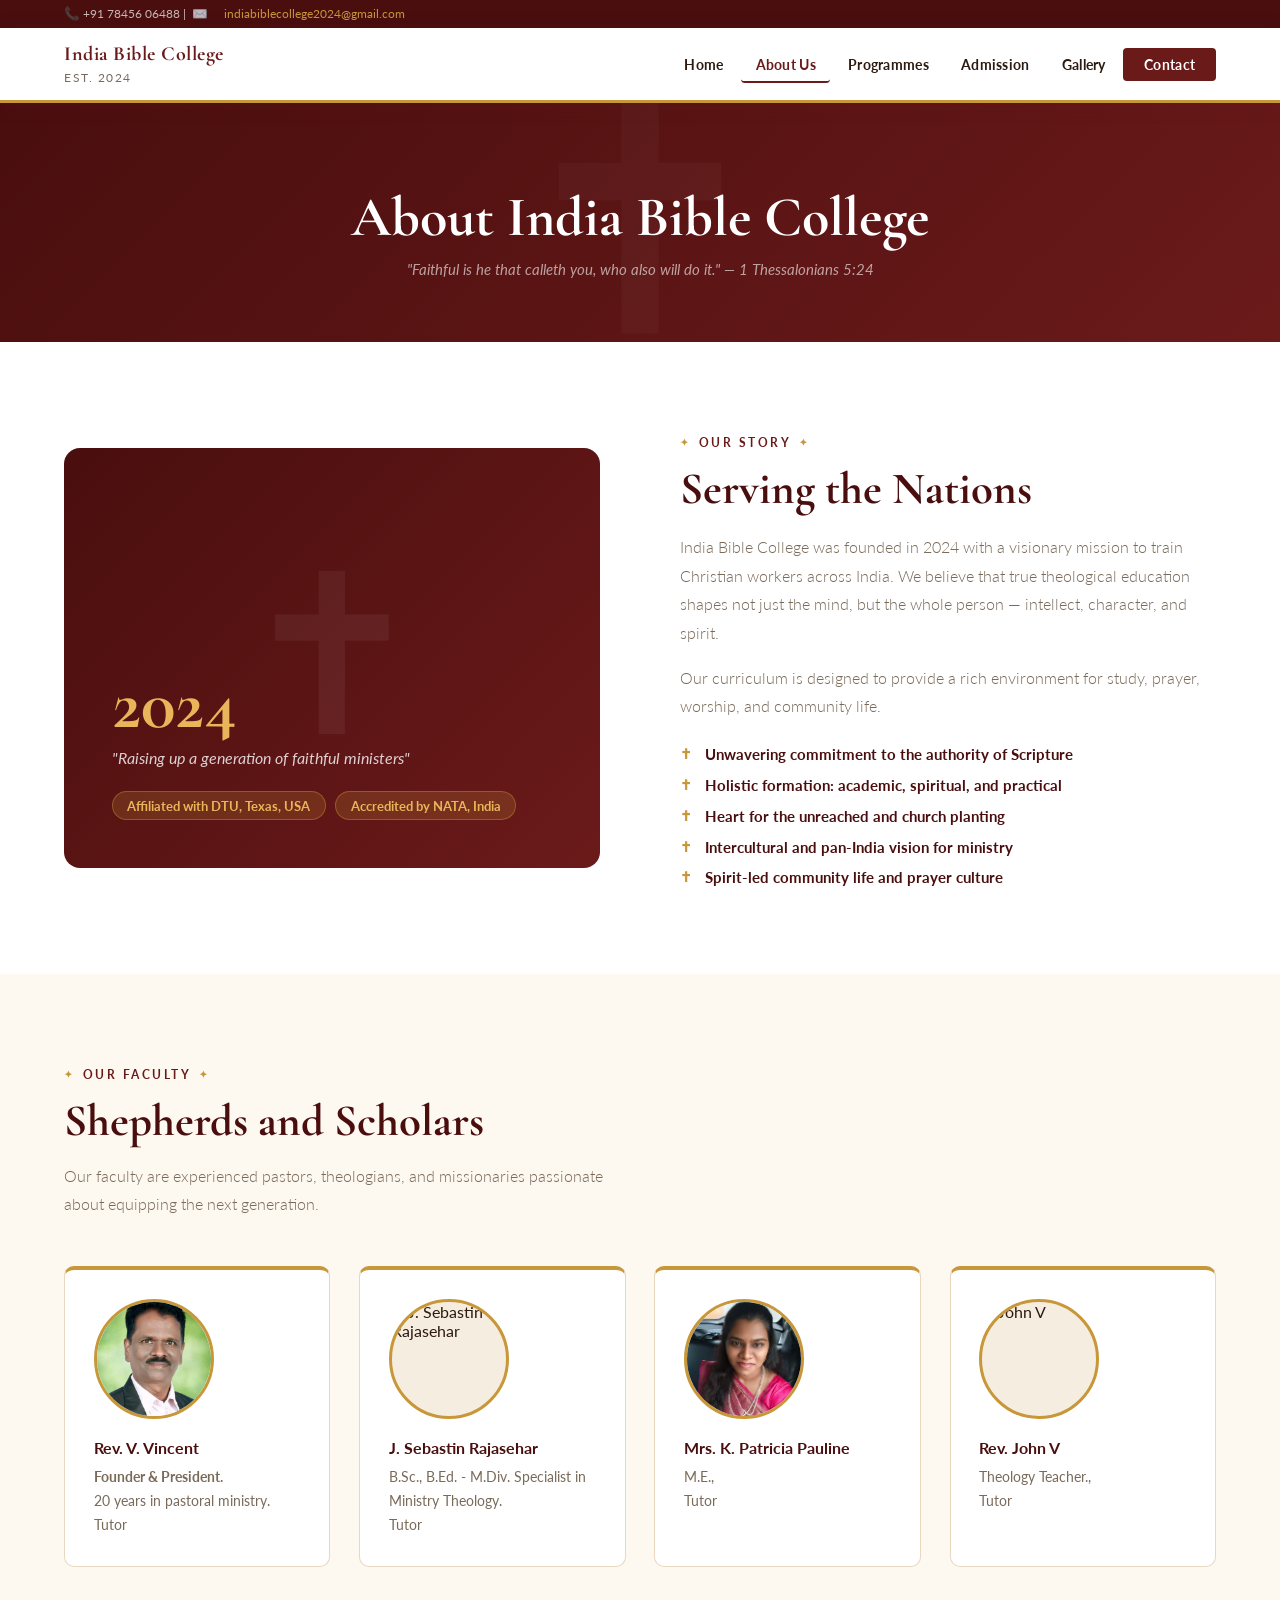
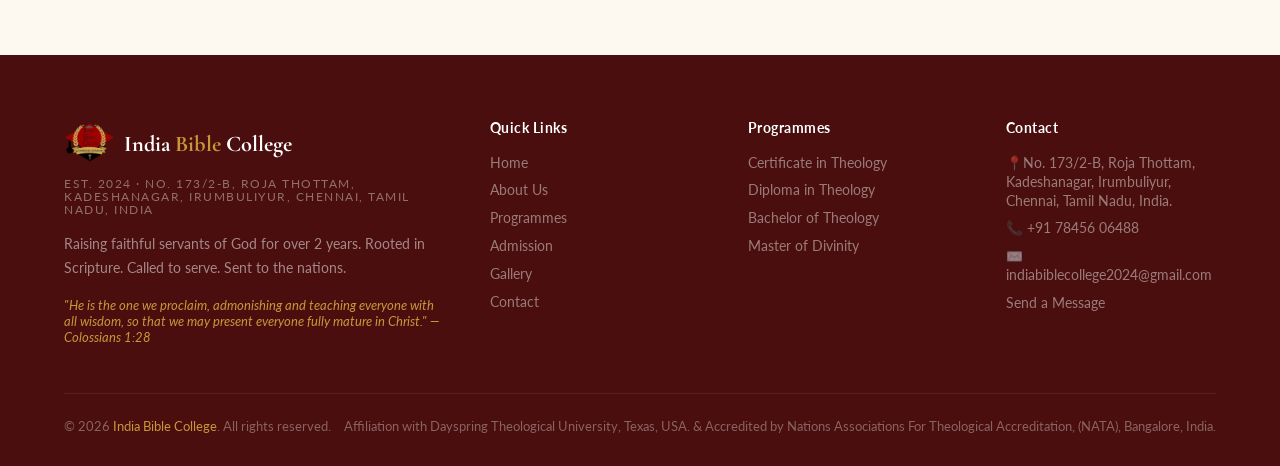
==== about.html @ ea5ad86f "Restructure to multi-page website and update domain to .org" ====
<!DOCTYPE html>
<html lang="en">
<head>
  <meta charset="UTF-8">
  <meta name="viewport" content="width=device-width, initial-scale=1.0">
  <meta name="description" content="Learn about India Bible College, our history, faculty, and mission to train Christian leaders for India and the world.">
  <title>About Us | India Bible College</title>
  <link rel="icon" href="js/icons/logo.ico" type="image/x-icon">
  <link rel="preconnect" href="https://fonts.googleapis.com">
  <link href="https://fonts.googleapis.com/css2?family=Cormorant+Garamond:wght@400;600;700;900&family=Lato:wght@300;400;700&display=swap" rel="stylesheet">
  <link rel="stylesheet" href="style.css">
</head>
<body>

  <!-- Top Bar -->
  <div class="topbar">
    <span>📞 +91 78456 06488&nbsp;|&nbsp; ✉️ <a href="mailto:indiabiblecollege2024@gmail.com">indiabiblecollege2024@gmail.com</a></span>
  </div>

  <!-- Navigation -->
  <nav>
    <div class="logo-wrap">
      <div class="logo-text">
        <strong>India Bible College</strong>
        <span>Est. 2024</span>
      </div>
    </div>
    <ul class="nav-links">
      <li><a href="index.html">Home</a></li>
      <li><a href="about.html" class="active">About Us</a></li>
      <li><a href="courses.html">Programmes</a></li>
      <li><a href="admissions.html">Admission</a></li>
      <li><a href="gallery.html">Gallery</a></li>
      <li><a href="contact.html" class="nav-cta">Contact</a></li>
    </ul>
    <div class="hamburger" onclick="toggleMenu()">
      <span></span><span></span><span></span>
    </div>
  </nav>

  <!-- Mobile Menu -->
  <div class="mobile-menu" id="mobileMenu">
    <a href="index.html">Home</a>
    <a href="about.html" class="active">About Us</a>
    <a href="courses.html">Programmes</a>
    <a href="admissions.html">Admission</a>
    <a href="gallery.html">Gallery</a>
    <a href="contact.html">Contact</a>
  </div>

  <main id="main-content">
    <div class="page-hero">
      <h1>About India Bible College</h1>
      <p>"Faithful is he that calleth you, who also will do it." — 1 Thessalonians 5:24</p>
    </div>

    <section class="section section-alt">
      <div class="about-grid">
        <div class="about-visual">
          <div class="cross-bg">✝</div>
          <div class="founded">2024</div>
          <div class="tagline">"Raising up a generation of faithful ministers"</div>
          <div class="about-badges">
            <span class="about-badge">Affiliated with DTU, Texas, USA</span>
            <span class="about-badge">Accredited by NATA, India</span>
          </div>
        </div>
        <div class="about-text">
          <div class="section-label">Our Story</div>
          <h2 class="section-title">Serving the Nations</h2>
          <p>India Bible College was founded in 2024 with a visionary mission to train Christian workers across India. We believe that true theological education shapes not just the mind, but the whole person — intellect, character, and spirit.</p>
          <p>Our curriculum is designed to provide a rich environment for study, prayer, worship, and community life.</p>
          <ul class="values-list">
            <li>Unwavering commitment to the authority of Scripture</li>
            <li>Holistic formation: academic, spiritual, and practical</li>
            <li>Heart for the unreached and church planting</li>
            <li>Intercultural and pan-India vision for ministry</li>
            <li>Spirit-led community life and prayer culture</li>
          </ul>
        </div>
      </div>
    </section>

    <section class="section">
      <div class="section-header">
        <div class="section-label">Our Faculty</div>
        <h2 class="section-title">Shepherds and Scholars</h2>
        <p class="section-subtitle">Our faculty are experienced pastors, theologians, and missionaries passionate about equipping the next generation.</p>
      </div>
      <div class="features-grid">
        <div class="feature-card">
          <div class="feature-image"><img src="js/image/pastor1.jpeg" alt="Rev. V. Vincent"></div>
          <h3>Rev. V. Vincent </h3>
          <p><b>Founder & President.</b></p>
          <p>20 years in pastoral ministry.</p>
          <p>Tutor</p>
        </div>

        <div class="feature-card">
          <div class="feature-image"><img src="js/image/pastor2.jpeg" alt="J. Sebastin Rajasehar"></div>
          <h3>J. Sebastin Rajasehar</h3>
          <p>B.Sc., B.Ed. - M.Div. Specialist in Ministry Theology.</p>
          <p>Tutor</p>
        </div>

        <div class="feature-card">
          <div class="feature-image"><img src="js/image/lecturer3.jpeg" alt="Mrs. K. Patricia Pauline"></div>
          <h3> Mrs. K. Patricia Pauline  </h3>
          <p>M.E.,</p>
          <p>Tutor</p>
        </div>

         <div class="feature-card">
          <div class="feature-image"><img src="js/image/lecturer4.jpeg" alt="John V"></div>
          <h3>Rev. John V  </h3>
          <p>Theology Teacher.,</p>
          <p>Tutor</p>
        </div>
       
      </div>
    </section>
  </main>

  <!-- Footer -->
  <footer>
    <div class="footer-grid">
      <div class="footer-brand">
        <div class="footer-logo" style="display: flex; align-items: center; gap: 10px; margin-bottom: 0.5rem;">
          <img src="js/icons/logo.ico" alt="IBC Logo" style="height: 50px;">
          <div>India <span>Bible</span> College</div>
        </div>
        <div class="footer-sub">Est. 2024 · No. 173/2-B, Roja Thottam, Kadeshanagar, Irumbuliyur, Chennai, Tamil Nadu, India</div>
        <p>Raising faithful servants of God for over 2 years. Rooted in Scripture. Called to serve. Sent to the nations.</p>
        <div class="footer-verse">"He is the one we proclaim, admonishing and teaching everyone with all wisdom, so that we may present everyone fully mature in Christ." — Colossians 1:28</div>
      </div>
      <div class="footer-col">
        <h4>Quick Links</h4>
        <ul>
          <li><a href="index.html">Home</a></li>
          <li><a href="about.html">About Us</a></li>
          <li><a href="courses.html">Programmes</a></li>
          <li><a href="admissions.html">Admission</a></li>
          <li><a href="gallery.html">Gallery</a></li>
          <li><a href="contact.html">Contact</a></li>
        </ul>
      </div>
      <div class="footer-col">
        <h4>Programmes</h4>
        <ul>
         <li><a>Certificate in Theology</a></li>
         <li><a>Diploma in Theology</a></li>
         <li><a>Bachelor of Theology</a></li>
          <li><a>Master of Divinity</a></li>
        </ul>
      </div>
      <div class="footer-col">
        <h4>Contact</h4>
        <ul>
          <li><a>📍No. 173/2-B, Roja Thottam, Kadeshanagar, Irumbuliyur, Chennai, Tamil Nadu, India.</a></li>
          <li><a>📞 +91 78456 06488</a></li>
          <li><a>✉️ indiabiblecollege2024@gmail.com</a></li>
          <li><a href="contact.html">Send a Message</a></li>
        </ul>
      </div>
    </div>
    <div class="footer-bottom">
      <p>© 2026 <span>India Bible College</span>. All rights reserved.</p>
      <p>Affiliation with Dayspring Theological University, Texas, USA. & Accredited by Nations Associations For Theological Accreditation, (NATA), Bangalore, India.</p>
    </div>
  </footer>

  <script src="js/main.js"></script>
</body>
</html>
---- style.css ----
/* =============================================
   India Bible College & Seminary — style.css
   ============================================= */

:root {
  --maroon: #6b1a1a;
  --maroon-dark: #4a0e0e;
  --maroon-light: #8b2a2a;
  --gold: #c8973a;
  --gold-light: #e8b55a;
  --cream: #fdf8f0;
  --cream-dark: #f5ede0;
  --white: #ffffff;
  --text: #2c1a0e;
  --gray: #7a6a5a;
  --border: #e8d8c0;
  --light: #faf4ea;
}

* { margin: 0; padding: 0; box-sizing: border-box; }
html { scroll-behavior: smooth; }
body {
  font-family: 'Lato', sans-serif;
  background: var(--cream);
  color: var(--text);
  overflow-x: hidden;
}

/* ── TOP BAR ── */
.topbar {
  background: var(--maroon-dark);
  padding: 0.4rem 5%;
  display: flex; justify-content: space-between; align-items: center;
  font-size: 0.78rem; color: rgba(255,255,255,0.7);
}
.topbar span { display: flex; align-items: center; gap: 1rem; flex-wrap: wrap; }
.topbar a { color: var(--gold); text-decoration: none; }

/* ── NAV ── */
nav {
  position: sticky; top: 0; width: 100%; z-index: 1000;
  background: var(--white);
  border-bottom: 3px solid var(--gold);
  box-shadow: 0 2px 20px rgba(107,26,26,0.12);
  padding: 0 5%;
  display: flex; align-items: center; justify-content: space-between;
  height: 75px;
}

/* ── Hero Banner ── */
.hero-banner-main {
  width: 100%;
  overflow: hidden;
  background: var(--maroon-dark);
}

.hero-banner-main img {
  width: 100%;
  display: block;
  height: auto;
  transition: transform 0.3s ease;
}

.hero-banner-main a:hover img {
  transform: scale(1.02);
}
.logo-wrap { display: flex; align-items: center; gap: 1rem; }
.logo-icon {
  width: 42px; height: 42px;
  display: flex; align-items: center; justify-content: center;
  flex-shrink: 0;
}
.logo-icon img {
  width: 100%;
  height: 100%;
  object-fit: contain;
}
.logo-text { line-height: 1.2; }
.logo-text strong {
  display: block;
  font-family: 'Cormorant Garamond', serif;
  font-size: 1.25rem; font-weight: 700; color: var(--maroon); letter-spacing: 0.5px;
}
.logo-text span { font-size: 0.72rem; color: var(--gray); letter-spacing: 1.5px; text-transform: uppercase; }
.nav-links { display: flex; gap: 0.2rem; list-style: none; }
.nav-links a {
  color: var(--text); text-decoration: none;
  font-size: 0.88rem; font-weight: 700; cursor: pointer;
  padding: 0.5rem 0.9rem; border-radius: 4px;
  transition: all 0.2s; letter-spacing: 0.3px;
}
.nav-links a:hover { color: var(--maroon); background: var(--cream); }
.nav-links a.active { color: var(--maroon); border-bottom: 2px solid var(--maroon); }
.nav-cta {
  background: var(--maroon) !important; color: var(--white) !important;
  padding: 0.5rem 1.3rem !important; border-radius: 4px !important;
}
.nav-cta:hover { background: var(--maroon-light) !important; }
.hamburger { display: none; flex-direction: column; gap: 5px; cursor: pointer; padding: 5px; }
.hamburger span { width: 24px; height: 2px; background: var(--maroon); display: block; }

/* ── MOBILE MENU ── */
.mobile-menu {
  display: none; position: fixed; top: 75px; left: 0; width: 100%;
  background: white; flex-direction: column; padding: 1rem 5%;
  border-bottom: 3px solid var(--gold); z-index: 999;
  box-shadow: 0 4px 20px rgba(0,0,0,0.1);
}
.mobile-menu.open { display: flex; }
.mobile-menu a {
  color: var(--text); padding: 0.8rem 0;
  border-bottom: 1px solid var(--border);
  text-decoration: none; font-weight: 700; cursor: pointer; font-size: 0.9rem;
}
.mobile-menu a:hover { color: var(--maroon); }

/* ══════════════════════════════════════════
   PAGES
══════════════════════════════════════════ */
#main-content {
  min-height: 80vh;
  animation: fadeIn 0.4s ease-out;
}

@keyframes fadeIn {
  from { opacity: 0; transform: translateY(10px); }
  to { opacity: 1; transform: translateY(0); }
}

/* ══════════════════════════════════════════════
   GALLERY PAGE
══════════════════════════════════════════════ */

/* ── Gallery Header ── */
.gallery-header {
  margin-bottom: 2.5rem;
}

/* ── Filter Tabs ── */
.gallery-filters {
  display: flex;
  flex-wrap: wrap;
  gap: 0.6rem;
  margin-top: 1.8rem;
}

.filter-btn {
  background: var(--white);
  color: var(--maroon);
  border: 2px solid var(--border);
  padding: 0.45rem 1.2rem;
  border-radius: 30px;
  font-family: 'Lato', sans-serif;
  font-size: 0.82rem;
  font-weight: 700;
  cursor: pointer;
  letter-spacing: 0.5px;
  transition: all 0.25s ease;
}

.filter-btn:hover {
  border-color: var(--maroon);
  background: var(--cream);
}

.filter-btn.active {
  background: var(--maroon);
  color: var(--white);
  border-color: var(--maroon);
}

/* ── Upload Banner ── */
.upload-banner {
  display: flex;
  align-items: center;
  gap: 1.5rem;
  background: linear-gradient(135deg, var(--maroon-dark), var(--maroon));
  border-radius: 12px;
  padding: 1.5rem 2rem;
  margin-bottom: 2.5rem;
  flex-wrap: wrap;
}

.upload-icon {
  font-size: 2.2rem;
  flex-shrink: 0;
}

.upload-text {
  flex: 1;
  min-width: 200px;
}

.upload-text h4 {
  color: var(--white);
  font-size: 1rem;
  font-weight: 700;
  margin-bottom: 0.2rem;
}

.upload-text p {
  color: rgba(255, 255, 255, 0.65);
  font-size: 0.85rem;
  line-height: 1.5;
}

.upload-btn {
  background: var(--gold);
  color: var(--maroon-dark);
  padding: 0.75rem 1.6rem;
  border-radius: 6px;
  font-family: 'Lato', sans-serif;
  font-size: 0.9rem;
  font-weight: 700;
  cursor: pointer;
  letter-spacing: 0.3px;
  transition: all 0.3s;
  white-space: nowrap;
  flex-shrink: 0;
}

.upload-btn:hover {
  background: var(--gold-light);
  transform: translateY(-2px);
}

.upload-btn input[type="file"] {
  display: none;
}

/* ── Modern Masonry Gallery Grid ── */
.gallery-grid {
  display: grid;
  grid-template-columns: repeat(auto-fill, minmax(320px, 1fr));
  grid-auto-rows: 200px; /* Base row height for masonry */
  gap: 1.5rem;
  margin-bottom: 3rem;
}

.gallery-item {
  position: relative;
  border-radius: 24px;
  overflow: hidden;
  cursor: pointer;
  background: #1a1a1a;
  transition: all 0.5s cubic-bezier(0.25, 1, 0.5, 1);
  border: none;
}

/* Masonry Spans */
.gallery-item:nth-child(2),
.gallery-item:nth-child(6),
.gallery-item:nth-child(11) {
  grid-row: span 3;
}

.gallery-item:nth-child(4),
.gallery-item:nth-child(8) {
  grid-row: span 2;
}

.gallery-item:nth-child(odd) {
  grid-row: span 2;
}

.gallery-item:hover {
  transform: scale(1.02);
  z-index: 10;
}

.gallery-img {
  width: 100%;
  height: 100%;
}

.gallery-img-real, 
.gallery-video-preview {
  width: 100%;
  height: 100%;
  object-fit: cover;
  display: block;
}

.gallery-overlay {
  position: absolute;
  inset: 0;
  background: rgba(0, 0, 0, 0.2);
  display: flex;
  align-items: center;
  justify-content: center;
  opacity: 0;
  transition: opacity 0.4s ease;
  z-index: 4;
}

.gallery-item:hover .gallery-overlay {
  opacity: 1;
}

.gallery-overlay::after {
  content: '↔\A View Project';
  white-space: pre;
  color: white;
  text-align: center;
  font-size: 1rem;
  font-weight: 600;
  transform: translateY(20px);
  transition: transform 0.4s ease;
}

.gallery-item:hover .gallery-overlay::after {
  transform: translateY(0);
}

.gallery-caption {
  position: absolute;
  bottom: 0;
  left: 0;
  width: 100%;
  padding: 2rem 1.5rem 1.5rem;
  background: linear-gradient(to top, rgba(0,0,0,0.9) 0%, rgba(0,0,0,0.4) 60%, transparent 100%);
  color: white;
  z-index: 5;
  pointer-events: none;
}

.gallery-caption p {
  font-size: 1rem;
  font-weight: 700;
  margin-top: 0.5rem;
  color: #fff;
  text-shadow: 0 2px 4px rgba(0,0,0,0.3);
}

.gallery-cat-tag {
  display: inline-block;
  background: rgba(255, 255, 255, 0.2);
  backdrop-filter: blur(4px);
  color: #fff;
  font-size: 0.7rem;
  font-weight: 700;
  padding: 0.4rem 1rem;
  border-radius: 50px;
  text-transform: capitalize;
  letter-spacing: 0.5px;
  margin-bottom: 0.2rem;
}


/* ── Gallery Note ── */
.gallery-note {
  display: flex;
  align-items: flex-start;
  gap: 0.8rem;
  background: var(--cream-dark);
  border: 1px dashed var(--gold);
  border-radius: 8px;
  padding: 1rem 1.2rem;
  margin-top: 1rem;
}

.gallery-note span {
  font-size: 1.1rem;
  flex-shrink: 0;
  margin-top: 1px;
}

.gallery-note p {
  font-size: 0.82rem;
  color: var(--gray);
  line-height: 1.6;
}

.gallery-note code {
  background: rgba(107, 26, 26, 0.08);
  color: var(--maroon);
  padding: 0.1rem 0.4rem;
  border-radius: 3px;
  font-size: 0.8rem;
}

/* ── Lightbox ── */
.lightbox {
  display: none;
  position: fixed;
  inset: 0;
  background: rgba(10, 5, 5, 0.93);
  z-index: 9999;
  align-items: center;
  justify-content: center;
  padding: 1.5rem;
}

.lightbox.open {
  display: flex;
}

.lightbox-inner {
  position: relative;
  width: 100vw;
  height: 100vh;
  max-width: 100vw;
  max-height: 100vh;
  background: #000;
  border-radius: 0;
  overflow: hidden;
  border: none;
  box-shadow: none;
  animation: fadeIn 0.3s ease;
  display: flex;
  flex-direction: column;
}

.lightbox-img-wrap {
  width: 100%;
  flex: 1;
  display: flex;
  align-items: center;
  justify-content: center;
  overflow: hidden;
  background: #000;
}

.lightbox-img-wrap img,
.lb-video {
  width: 100%;
  height: 100%;
  max-width: 100%;
  max-height: 100%;
  object-fit: contain;
  display: block;
}

.lightbox-caption {
  position: absolute;
  bottom: 0;
  left: 0;
  width: 100%;
  padding: 2rem;
  background: linear-gradient(to top, rgba(0,0,0,0.8) 0%, transparent 100%);
  color: white;
  font-size: 1.1rem;
  line-height: 1.5;
  border-top: none;
  flex-shrink: 0;
  text-align: center;
  z-index: 10;
  pointer-events: none;
}

.lightbox-close {
  position: absolute;
  top: 2rem;
  right: 2rem;
  background: rgba(255, 255, 255, 0.1);
  backdrop-filter: blur(10px);
  border: none;
  color: white;
  width: 50px;
  height: 50px;
  border-radius: 50%;
  font-size: 2rem;
  cursor: pointer;
  z-index: 100;
  display: flex;
  align-items: center;
  justify-content: center;
  transition: background 0.3s;
}

.lightbox-close:hover {
  background: rgba(255, 255, 255, 0.2);
}

.lightbox-prev,
.lightbox-next {
  position: absolute;
  top: 50%;
  transform: translateY(-50%);
  background: rgba(255, 255, 255, 0.1);
  backdrop-filter: blur(10px);
  border: none;
  color: white;
  width: 60px;
  height: 60px;
  border-radius: 50%;
  font-size: 2.5rem;
  cursor: pointer;
  z-index: 100;
  display: flex;
  align-items: center;
  justify-content: center;
  transition: background 0.3s;
}

.lightbox-prev { left: 2rem; }
.lightbox-next { right: 2rem; }

.lightbox-prev:hover,
.lightbox-next:hover {
  background: rgba(255, 255, 255, 0.2);
}

@keyframes fadeIn {
  from { opacity: 0; }
  to { opacity: 1; }
}

/* ── Responsive Gallery ── */
@media (max-width: 900px) {
  .gallery-grid {
    grid-template-columns: repeat(2, 1fr);
    grid-auto-rows: minmax(180px, auto);
    gap: 0.8rem;
  }
  .gallery-wide { grid-column: span 2; }
  .gallery-tall { grid-row: span 1; }
}

@media (max-width: 640px) {
  .gallery-grid {
    grid-template-columns: 1fr;
    grid-auto-rows: auto;
    gap: 1.2rem;
  }
  .gallery-item {
    min-height: 320px;
  }
  .gallery-img {
    height: 240px;
    flex: none;
  }
  .gallery-wide { grid-column: span 1; }
  .upload-banner { flex-direction: column; text-align: center; padding: 1.2rem; }
  .upload-btn { width: 100%; text-align: center; }
}

/* ── VERSE TICKER ── */
.verse-ticker {
  background: linear-gradient(90deg, var(--maroon), var(--maroon-light));
  color: rgba(255,255,255,0.9); padding: 0.6rem 5%;
  text-align: center; font-style: italic; font-size: 0.85rem; letter-spacing: 0.3px;
}
.verse-ticker strong { color: var(--gold-light); font-style: normal; }

/* ── HERO ── */
.hero {
  min-height: 80vh;
  display: flex;
  justify-content: center;
  align-items: center;
  position: relative;
  overflow: hidden;
  background: var(--white);
  padding: 4rem 0;
  text-align: center;
}

.hero-content {
  padding: 2rem 5%;
  opacity: 0;
  transform: translateY(30px);
  animation: fadeUp 0.8s ease forwards 0.2s;
  z-index: 5;
  max-width: 900px;
  display: flex;
  flex-direction: column;
  align-items: center;
}

.hero h1 {
  font-family: 'Cormorant Garamond', serif;
  font-size: clamp(2.5rem, 6vw, 4.5rem);
  line-height: 1.1;
  color: var(--text);
  margin-bottom: 1.5rem;
  font-weight: 700;
}

.hero h1 .bold-line {
  display: block;
  color: var(--maroon-dark);
}

.hero h1 .light-line {
  display: block;
  font-weight: 400;
  font-style: italic;
  color: var(--maroon);
}

.hero p {
  font-size: 1.15rem;
  line-height: 1.7;
  color: var(--gray);
  max-width: 600px;
  margin-bottom: 2.8rem;
  font-weight: 400;
}

.hero p strong {
  color: var(--maroon);
  font-weight: 600;
}

.hero-btns {
  display: flex;
  gap: 1.2rem;
  margin-top: 2rem;
}

/* Scroll Hint */
.scroll-hint {
  position: absolute;
  bottom: 30px;
  left: 50%;
  transform: translateX(-50%);
  display: flex;
  flex-direction: column;
  align-items: center;
  gap: 5px;
  opacity: 0;
  animation: fadeIn 1s ease forwards 1.2s;
  z-index: 10;
}

.chevron {
  width: 20px;
  height: 12px;
  border-left: 2px solid var(--maroon);
  border-bottom: 2px solid var(--maroon);
  transform: rotate(-45deg);
  animation: bounce 1.8s ease-in-out infinite;
}

.chevron + .chevron {
  opacity: 0.4;
  animation-delay: 0.2s;
}

@keyframes bounce {
  0%, 100% { transform: rotate(-45deg) translateY(0); }
  50%       { transform: rotate(-45deg) translateY(6px); }
}

.hero-stats {
  display: flex; gap: 2rem; margin-top: 3.5rem;
  padding-top: 3rem; border-top: 1px solid rgba(0,0,0,0.08); flex-wrap: wrap;
  justify-content: center;
}
.stat-item h3 {
  font-family: 'Cormorant Garamond', serif;
  font-size: 2rem; font-weight: 700; color: var(--maroon);
}
.stat-item p { font-size: 0.8rem; color: var(--gray); margin-top: 2px; }


/* ── BUTTONS ── */
.btn-primary {
  background: var(--gold); color: var(--maroon-dark);
  padding: 0.9rem 2rem; border-radius: 5px;
  font-weight: 700; font-size: 0.95rem; cursor: pointer;
  border: none; transition: all 0.3s; letter-spacing: 0.3px;
  font-family: 'Lato', sans-serif;
}
.btn-primary:hover { background: var(--gold-light); transform: translateY(-2px); box-shadow: 0 8px 20px rgba(200,151,58,0.35); }
.btn-outline {
  background: transparent; color: var(--maroon);
  padding: 0.9rem 2rem; border-radius: 5px;
  font-weight: 700; font-size: 0.95rem; cursor: pointer;
  border: 2px solid rgba(107, 26, 26, 0.3); transition: all 0.3s;
  font-family: 'Lato', sans-serif;
}
.btn-outline:hover { border-color: var(--maroon); background: rgba(107, 26, 26, 0.05); }

/* ── SECTIONS ── */
.section { padding: 5.5rem 5%; }
.section-alt { background: var(--white); }
.section-warm { background: var(--cream-dark); }
.section-label {
  display: inline-flex; align-items: center; gap: 0.5rem;
  color: var(--maroon); font-size: 0.78rem; font-weight: 700;
  letter-spacing: 2.5px; text-transform: uppercase; margin-bottom: 0.8rem;
}
.section-label::before, .section-label::after { content: '✦'; font-size: 0.6rem; color: var(--gold); }
.section-title {
  font-family: 'Cormorant Garamond', serif;
  font-size: clamp(2rem, 4vw, 2.8rem); font-weight: 700;
  line-height: 1.2; color: var(--maroon-dark);
}
.section-subtitle {
  color: var(--gray); font-size: 0.98rem; line-height: 1.8;
  margin-top: 0.8rem; max-width: 560px; font-weight: 300;
}
.section-header { margin-bottom: 3rem; }

/* ── FEATURE CARDS ── */
.features-grid { display: grid; grid-template-columns: repeat(auto-fit, minmax(230px, 1fr)); gap: 1.8rem; }
.feature-card {
  background: var(--white); border-radius: 10px; padding: 1.8rem;
  border: 1px solid var(--border); transition: all 0.3s;
  border-top: 4px solid var(--gold);
}
.feature-card:hover { transform: translateY(-5px); box-shadow: 0 15px 35px rgba(107,26,26,0.1); }
.feature-icon {
  width: 50px; height: 50px; background: var(--cream-dark);
  border-radius: 10px; display: flex; align-items: center; justify-content: center;
  font-size: 1.4rem; margin-bottom: 1rem;
}
.feature-image {
  width: 120px; height: 120px;
  border-radius: 50%;
  overflow: hidden;
  margin-bottom: 1.2rem;
  border: 3px solid var(--gold);
  background: var(--cream-dark);
}
.feature-image img {
  width: 100%; height: 100%;
  object-fit: cover;
  display: block;
}
.feature-card h3 { font-size: 1rem; font-weight: 700; margin-bottom: 0.5rem; color: var(--maroon-dark); }
.feature-card p { font-size: 0.88rem; color: var(--gray); line-height: 1.7; }

/* ── COURSE CARDS ── */
.courses-grid { display: grid; grid-template-columns: repeat(auto-fit, minmax(300px, 1fr)); gap: 2rem; }
.course-card {
  background: var(--white); border-radius: 12px;
  overflow: hidden; border: 1px solid var(--border); transition: all 0.3s;
}
.course-card:hover { transform: translateY(-5px); box-shadow: 0 20px 40px rgba(107,26,26,0.12); }
.course-banner {
  height: 140px; display: flex; align-items: center; justify-content: center; font-size: 3.5rem;
}
.course-banner.c1 { background: linear-gradient(135deg, #4a0e0e, #6b1a1a); }
.course-banner.c2 { background: linear-gradient(135deg, #2a1a0e, #5a3a1a); }
.course-banner.c3 { background: linear-gradient(135deg, #1a2a0e, #3a5a1a); }
.course-banner.c4 { background: linear-gradient(135deg, #0e1a2a, #1a3a5a); }
.course-banner.c5 { background: linear-gradient(135deg, #2a0e2a, #5a1a5a); }
.course-banner.c6 { background: linear-gradient(135deg, #2a2a0e, #5a5a1a); }
.course-body { padding: 1.5rem; }
.course-tag {
  display: inline-block; background: rgba(107,26,26,0.08); color: var(--maroon);
  font-size: 0.72rem; font-weight: 700; padding: 0.2rem 0.7rem;
  border-radius: 30px; text-transform: uppercase; letter-spacing: 0.5px; margin-bottom: 0.7rem;
}
.course-body h3 { font-size: 1.05rem; font-weight: 700; color: var(--maroon-dark); margin-bottom: 0.4rem; }
.course-body p { font-size: 0.87rem; color: var(--gray); line-height: 1.6; margin-bottom: 1rem; }
.course-meta {
  display: flex; gap: 1rem; font-size: 0.8rem; color: var(--gray);
  border-top: 1px solid var(--border); padding-top: 0.9rem; flex-wrap: wrap;
}

/* ── ABOUT ── */
.about-grid { display: grid; grid-template-columns: 1fr 1fr; gap: 5rem; align-items: center; }
.about-visual {
  background: linear-gradient(135deg, var(--maroon-dark), var(--maroon));
  border-radius: 16px; padding: 3rem; position: relative; overflow: hidden;
  min-height: 420px; display: flex; flex-direction: column; justify-content: flex-end;
}
.about-visual .cross-bg {
  position: absolute; top: 50%; left: 50%; transform: translate(-50%,-50%);
  font-size: 14rem; color: rgba(255,255,255,0.06); line-height: 1; font-family: serif; user-select: none;
}
.about-visual .founded {
  font-family: 'Cormorant Garamond', serif;
  font-size: 4.5rem; font-weight: 900; color: var(--gold-light); line-height: 1; position: relative;
}
.about-visual .tagline {
  font-size: 1rem; color: rgba(255,255,255,0.8); margin-top: 0.5rem; font-style: italic; position: relative;
}
.about-badges { display: flex; flex-wrap: wrap; gap: 0.6rem; margin-top: 1.5rem; position: relative; }
.about-badge {
  background: rgba(200,151,58,0.2); border: 1px solid rgba(200,151,58,0.4);
  color: var(--gold-light); padding: 0.35rem 0.9rem; border-radius: 30px; font-size: 0.8rem; font-weight: 700;
}
.about-text > p { color: var(--gray); line-height: 1.85; margin-top: 1rem; font-weight: 300; font-size: 0.97rem; }
.values-list { list-style: none; margin-top: 1.5rem; display: flex; flex-direction: column; gap: 0.8rem; }
.values-list li {
  display: flex; align-items: center; gap: 0.8rem;
  font-size: 0.93rem; font-weight: 700; color: var(--maroon-dark);
}
.values-list li::before { content: '✝'; color: var(--gold); font-size: 0.85rem; }

/* ── TESTIMONIALS ── */
.testi-grid { display: grid; grid-template-columns: repeat(auto-fit, minmax(270px, 1fr)); gap: 1.5rem; }
.testi-card {
  background: var(--maroon-dark); border-radius: 12px; padding: 2rem;
  position: relative; overflow: hidden;
}
.testi-card::before {
  content: '"'; position: absolute; top: -0.5rem; right: 1.2rem;
  font-family: 'Cormorant Garamond', serif;
  font-size: 8rem; color: rgba(200,151,58,0.15); line-height: 1; pointer-events: none;
}
.testi-card p { color: rgba(255,255,255,0.8); font-size: 0.9rem; line-height: 1.75; margin-bottom: 1.5rem; font-style: italic; }
.testi-author { display: flex; align-items: center; gap: 1rem; }
.testi-avatar {
  width: 42px; height: 42px; border-radius: 50%;
  background: var(--gold); display: flex; align-items: center; justify-content: center;
  font-weight: 700; font-size: 1rem; color: var(--maroon-dark); flex-shrink: 0;
}
.testi-author h5 { color: white; font-size: 0.9rem; font-weight: 700; }
.testi-author span { color: rgba(255,255,255,0.45); font-size: 0.78rem; }
.cross-small { color: var(--gold); font-size: 0.85rem; margin-bottom: 1rem; }

/* ── STEPS ── */
.steps-grid { display: grid; grid-template-columns: repeat(auto-fit, minmax(200px, 1fr)); gap: 1.5rem; margin-bottom: 4rem; }
.step-card {
  background: var(--white); border-radius: 10px; padding: 1.8rem;
  border: 1px solid var(--border); text-align: center; border-top: 4px solid var(--gold);
}
.step-num {
  width: 44px; height: 44px; border-radius: 50%;
  background: var(--maroon); color: var(--gold-light);
  font-family: 'Cormorant Garamond', serif; font-size: 1.3rem; font-weight: 700;
  display: flex; align-items: center; justify-content: center; margin: 0 auto 1rem;
}
.step-card h4 { font-weight: 700; margin-bottom: 0.4rem; color: var(--maroon-dark); }
.step-card p { font-size: 0.85rem; color: var(--gray); }

/* ── FORMS ── */
.form-card {
  background: var(--white); border-radius: 14px; padding: 2.5rem; border: 1px solid var(--border);
}
.form-card h3 {
  font-family: 'Cormorant Garamond', serif;
  font-size: 1.7rem; font-weight: 700; color: var(--maroon-dark); margin-bottom: 0.4rem;
}
.form-card > p { color: var(--gray); font-size: 0.88rem; margin-bottom: 1.8rem; }
.form-group { margin-bottom: 1.1rem; }
.form-group label { display: block; font-size: 0.83rem; font-weight: 700; margin-bottom: 0.4rem; color: var(--maroon-dark); }
.form-group input,
.form-group select,
.form-group textarea {
  width: 100%; padding: 0.75rem 1rem;
  border: 1.5px solid var(--border); border-radius: 6px;
  font-family: 'Lato', sans-serif; font-size: 0.9rem;
  background: var(--cream); color: var(--text); transition: border 0.2s; outline: none;
}
.form-group input:focus,
.form-group select:focus,
.form-group textarea:focus { border-color: var(--maroon); background: white; }
.form-group textarea { resize: vertical; min-height: 100px; }
.form-row { display: grid; grid-template-columns: 1fr 1fr; gap: 1rem; }
.submit-btn {
  width: 100%; padding: 1rem;
  background: var(--maroon); color: white;
  border: none; border-radius: 6px; font-size: 1rem;
  font-weight: 700; cursor: pointer; font-family: 'Lato', sans-serif;
  transition: all 0.3s; margin-top: 0.5rem; letter-spacing: 0.5px;
}
.submit-btn:hover { background: var(--gold); color: var(--maroon-dark); transform: translateY(-2px); }
.success-msg {
  display: none; background: #d1fae5; color: #065f46;
  padding: 1rem; border-radius: 6px; margin-top: 1rem;
  font-weight: 700; text-align: center; font-size: 0.9rem;
}

/* ── CONTACT ── */
.contact-grid { display: grid; grid-template-columns: 1fr 1.5fr; gap: 4rem; align-items: start; }
.contact-info > h3 {
  font-family: 'Cormorant Garamond', serif;
  font-size: 2rem; font-weight: 700; color: var(--maroon-dark); margin-bottom: 0.8rem;
}
.contact-info > p { color: var(--gray); line-height: 1.8; margin-bottom: 2rem; font-size: 0.95rem; }
.contact-items { display: flex; flex-direction: column; gap: 1rem; }
.contact-item {
  display: flex; align-items: flex-start; gap: 1rem;
  padding: 1.1rem; background: var(--light); border-radius: 8px; border: 1px solid var(--border);
}
.ci-icon {
  width: 40px; height: 40px; background: var(--cream-dark);
  border-radius: 8px; display: flex; align-items: center; justify-content: center;
  font-size: 1.1rem; flex-shrink: 0; border: 1px solid var(--border);
}
.contact-item h5 { font-weight: 700; font-size: 0.88rem; color: var(--maroon-dark); margin-bottom: 0.15rem; }
.contact-item p { font-size: 0.83rem; color: var(--gray); }
.map-placeholder {
  background: linear-gradient(135deg, var(--maroon-dark), var(--maroon));
  border-radius: 10px; height: 180px; margin-top: 1.2rem;
  display: flex; align-items: center; justify-content: center;
  color: rgba(255,255,255,0.4); font-size: 0.9rem;
  border: 1px solid rgba(200,151,58,0.25);
}

/* ── PAGE HERO ── */
.page-hero {
  background: linear-gradient(135deg, var(--maroon-dark), var(--maroon));
  padding: 5rem 5% 4rem; text-align: center; position: relative; overflow: hidden;
}
.page-hero::before {
  content: '✝';
  position: absolute; left: 50%; top: 50%; transform: translate(-50%,-50%);
  font-size: 20rem; color: rgba(255,255,255,0.03); pointer-events: none; font-family: serif;
}
.page-hero h1 {
  font-family: 'Cormorant Garamond', serif;
  font-size: clamp(2rem, 5vw, 3.5rem); font-weight: 700; color: white; position: relative;
}
.page-hero p { color: rgba(255,255,255,0.6); margin-top: 0.6rem; font-style: italic; position: relative; font-size: 0.95rem; }

/* ── DIVIDER ── */
.divider { text-align: center; padding: 1.5rem 0; color: var(--gold); font-size: 1.2rem; letter-spacing: 0.8rem; }

/* ── FOOTER ── */
footer { background: var(--maroon-dark); padding: 4rem 5% 2rem; }
.footer-grid { display: grid; grid-template-columns: 1.8fr 1fr 1fr 1fr; gap: 3rem; margin-bottom: 3rem; }
.footer-logo { font-family: 'Cormorant Garamond', serif; font-size: 1.4rem; font-weight: 700; color: var(--white); margin-bottom: 0.2rem; }
.footer-logo span { color: var(--gold); }
.footer-sub { font-size: 0.72rem; color: rgba(255,255,255,0.4); letter-spacing: 1.5px; text-transform: uppercase; margin-bottom: 1rem; }
.footer-brand p { font-size: 0.85rem; color: rgba(255,255,255,0.5); line-height: 1.8; }
.footer-verse { font-style: italic; font-size: 0.8rem; color: var(--gold); margin-top: 1rem; }
.footer-col h4 { color: var(--white); font-weight: 700; margin-bottom: 1rem; font-size: 0.9rem; letter-spacing: 0.5px; }
.footer-col ul { list-style: none; display: flex; flex-direction: column; gap: 0.55rem; }
.footer-col ul a { color: rgba(255,255,255,0.45); font-size: 0.85rem; text-decoration: none; cursor: pointer; transition: color 0.2s; }
.footer-col ul a:hover { color: var(--gold); }
.footer-bottom {
  border-top: 1px solid rgba(255,255,255,0.08); padding-top: 1.5rem;
  display: flex; justify-content: space-between; align-items: center;
  font-size: 0.8rem; color: rgba(255,255,255,0.35); flex-wrap: wrap; gap: 0.8rem;
}
.footer-bottom span { color: var(--gold); }

/* ── ANIMATIONS ── */
@keyframes fadeUp { from { opacity: 0; transform: translateY(30px); } to { opacity: 1; transform: translateY(0); } }

/* ── RESPONSIVE ── */
@media (max-width: 900px) {
  .hero-container {
    grid-template-columns: 1fr;
    gap: 3rem;
    text-align: center;
  }
  .hero-content {
    max-width: 100%;
  }
  .hero-image img {
    max-width: 400px;
  }
  .hero-btns { justify-content: center; }
  .hero-stats { justify-content: center; }
  .about-grid, .contact-grid { grid-template-columns: 1fr; }
  .footer-grid { grid-template-columns: 1fr 1fr; }
  .topbar { display: none; }
}
@media (max-width: 640px) {
  .nav-links { display: none; }
  .hamburger { display: flex; }
  .footer-grid { grid-template-columns: 1fr; }
  .hero-stats { gap: 1.5rem; }
  .event-item { flex-wrap: wrap; }
  .event-tag { margin-left: 0; }
  .form-row { grid-template-columns: 1fr; }
  nav { padding: 0 4%; }
}
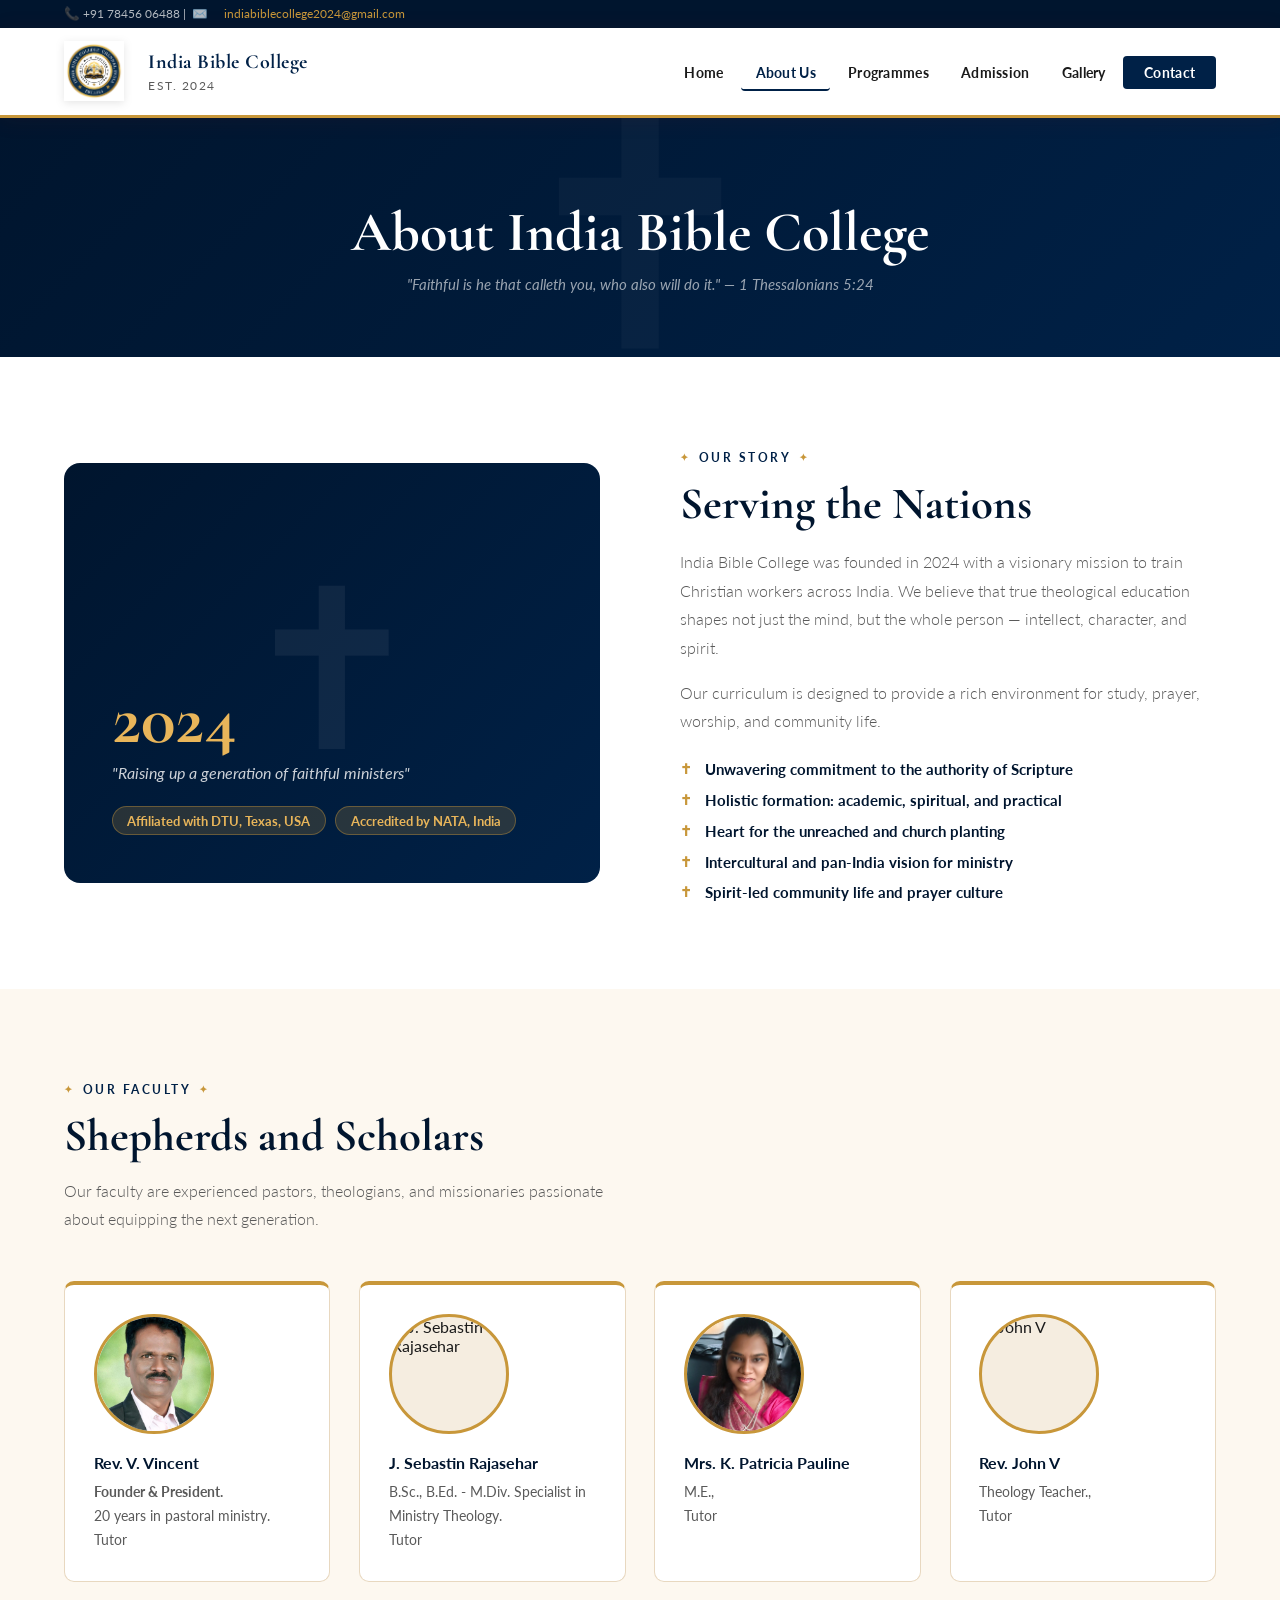
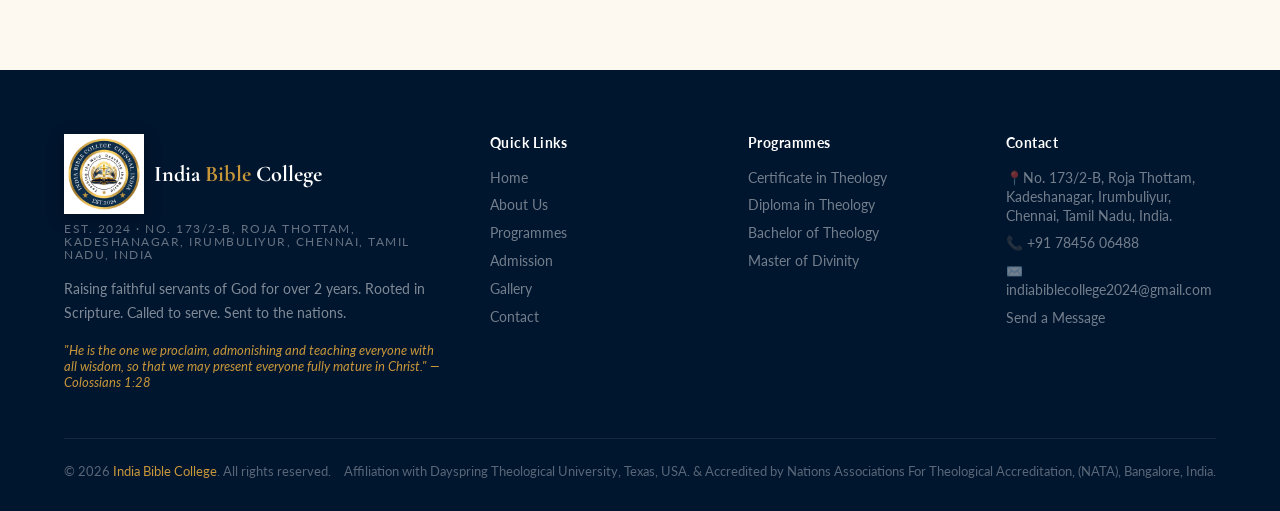
==== commit 4f82b744: "Update admission inquiry to redirect to WhatsApp and update branding/logo" ====
--- a/about.html
+++ b/about.html
@@ -3,9 +3,19 @@
 <head>
   <meta charset="UTF-8">
   <meta name="viewport" content="width=device-width, initial-scale=1.0">
-  <meta name="description" content="Learn about India Bible College, our history, faculty, and mission to train Christian leaders for India and the world.">
+  <meta name="description" content="Discover the history, mission, and dedicated faculty of India Bible College. Learn how we are training the next generation of Christian leaders in India.">
+  <meta name="keywords" content="About India Bible College, IBC History, Bible College Faculty, Christian Leadership Training, India Bible College Mission">
+  <link rel="canonical" href="https://indiabiblecollege.org/about.html">
+
+  <!-- Open Graph / Facebook -->
+  <meta property="og:type" content="website">
+  <meta property="og:url" content="https://indiabiblecollege.org/about.html">
+  <meta property="og:title" content="About Us | India Bible College">
+  <meta property="og:description" content="Discover the mission and faculty of IBC. Training leaders for the nations.">
+  <meta property="og:image" content="https://indiabiblecollege.org/js/image/pastor1.jpeg">
+
   <title>About Us | India Bible College</title>
-  <link rel="icon" href="js/icons/logo.ico" type="image/x-icon">
+  <link rel="icon" href="js/icons/INDIA BIBLE COLLEGE logo.png" type="image/png">
   <link rel="preconnect" href="https://fonts.googleapis.com">
   <link href="https://fonts.googleapis.com/css2?family=Cormorant+Garamond:wght@400;600;700;900&family=Lato:wght@300;400;700&display=swap" rel="stylesheet">
   <link rel="stylesheet" href="style.css">
@@ -20,6 +30,7 @@
   <!-- Navigation -->
   <nav>
     <div class="logo-wrap">
+      <div class="logo-icon"><img src="js/icons/INDIA BIBLE COLLEGE logo.png" alt="IBC Logo"></div>
       <div class="logo-text">
         <strong>India Bible College</strong>
         <span>Est. 2024</span>
@@ -126,7 +137,7 @@
     <div class="footer-grid">
       <div class="footer-brand">
         <div class="footer-logo" style="display: flex; align-items: center; gap: 10px; margin-bottom: 0.5rem;">
-          <img src="js/icons/logo.ico" alt="IBC Logo" style="height: 50px;">
+          <img src="js/icons/INDIA BIBLE COLLEGE logo.png" alt="IBC Logo" style="height: 80px; filter: drop-shadow(0 4px 8px rgba(0,0,0,0.3));">
           <div>India <span>Bible</span> College</div>
         </div>
         <div class="footer-sub">Est. 2024 · No. 173/2-B, Roja Thottam, Kadeshanagar, Irumbuliyur, Chennai, Tamil Nadu, India</div>
--- a/style.css
+++ b/style.css
@@ -3,16 +3,16 @@
    ============================================= */
 
 :root {
-  --maroon: #6b1a1a;
-  --maroon-dark: #4a0e0e;
-  --maroon-light: #8b2a2a;
+  --navy: #002147;
+  --navy-dark: #00152e;
+  --navy-light: #003366;
   --gold: #c8973a;
   --gold-light: #e8b55a;
   --cream: #fdf8f0;
   --cream-dark: #f5ede0;
   --white: #ffffff;
-  --text: #2c1a0e;
-  --gray: #7a6a5a;
+  --text: #1a1a1a;
+  --gray: #5a5a5a;
   --border: #e8d8c0;
   --light: #faf4ea;
 }
@@ -28,7 +28,7 @@
 
 /* ── TOP BAR ── */
 .topbar {
-  background: var(--maroon-dark);
+  background: var(--navy-dark);
   padding: 0.4rem 5%;
   display: flex; justify-content: space-between; align-items: center;
   font-size: 0.78rem; color: rgba(255,255,255,0.7);
@@ -44,14 +44,14 @@
   box-shadow: 0 2px 20px rgba(107,26,26,0.12);
   padding: 0 5%;
   display: flex; align-items: center; justify-content: space-between;
-  height: 75px;
+  height: 90px;
 }
 
 /* ── Hero Banner ── */
 .hero-banner-main {
   width: 100%;
   overflow: hidden;
-  background: var(--maroon-dark);
+  background: var(--navy-dark);
 }
 
 .hero-banner-main img {
@@ -66,20 +66,22 @@
 }
 .logo-wrap { display: flex; align-items: center; gap: 1rem; }
 .logo-icon {
-  width: 42px; height: 42px;
+  width: 60px; height: 60px;
   display: flex; align-items: center; justify-content: center;
   flex-shrink: 0;
+  margin-right: 0.5rem;
 }
 .logo-icon img {
   width: 100%;
   height: 100%;
   object-fit: contain;
+  filter: drop-shadow(0 2px 4px rgba(0,0,0,0.1));
 }
 .logo-text { line-height: 1.2; }
 .logo-text strong {
   display: block;
   font-family: 'Cormorant Garamond', serif;
-  font-size: 1.25rem; font-weight: 700; color: var(--maroon); letter-spacing: 0.5px;
+  font-size: 1.25rem; font-weight: 700; color: var(--navy); letter-spacing: 0.5px;
 }
 .logo-text span { font-size: 0.72rem; color: var(--gray); letter-spacing: 1.5px; text-transform: uppercase; }
 .nav-links { display: flex; gap: 0.2rem; list-style: none; }
@@ -89,19 +91,19 @@
   padding: 0.5rem 0.9rem; border-radius: 4px;
   transition: all 0.2s; letter-spacing: 0.3px;
 }
-.nav-links a:hover { color: var(--maroon); background: var(--cream); }
-.nav-links a.active { color: var(--maroon); border-bottom: 2px solid var(--maroon); }
+.nav-links a:hover { color: var(--navy); background: var(--cream); }
+.nav-links a.active { color: var(--navy); border-bottom: 2px solid var(--navy); }
 .nav-cta {
-  background: var(--maroon) !important; color: var(--white) !important;
+  background: var(--navy) !important; color: var(--white) !important;
   padding: 0.5rem 1.3rem !important; border-radius: 4px !important;
 }
-.nav-cta:hover { background: var(--maroon-light) !important; }
+.nav-cta:hover { background: var(--navy-light) !important; }
 .hamburger { display: none; flex-direction: column; gap: 5px; cursor: pointer; padding: 5px; }
-.hamburger span { width: 24px; height: 2px; background: var(--maroon); display: block; }
+.hamburger span { width: 24px; height: 2px; background: var(--navy); display: block; }
 
 /* ── MOBILE MENU ── */
 .mobile-menu {
-  display: none; position: fixed; top: 75px; left: 0; width: 100%;
+  display: none; position: fixed; top: 90px; left: 0; width: 100%;
   background: white; flex-direction: column; padding: 1rem 5%;
   border-bottom: 3px solid var(--gold); z-index: 999;
   box-shadow: 0 4px 20px rgba(0,0,0,0.1);
@@ -112,7 +114,7 @@
   border-bottom: 1px solid var(--border);
   text-decoration: none; font-weight: 700; cursor: pointer; font-size: 0.9rem;
 }
-.mobile-menu a:hover { color: var(--maroon); }
+.mobile-menu a:hover { color: var(--navy); }
 
 /* ══════════════════════════════════════════
    PAGES
@@ -146,7 +148,7 @@
 
 .filter-btn {
   background: var(--white);
-  color: var(--maroon);
+  color: var(--navy);
   border: 2px solid var(--border);
   padding: 0.45rem 1.2rem;
   border-radius: 30px;
@@ -159,14 +161,14 @@
 }
 
 .filter-btn:hover {
-  border-color: var(--maroon);
+  border-color: var(--navy);
   background: var(--cream);
 }
 
 .filter-btn.active {
-  background: var(--maroon);
+  background: var(--navy);
   color: var(--white);
-  border-color: var(--maroon);
+  border-color: var(--navy);
 }
 
 /* ── Upload Banner ── */
@@ -174,7 +176,7 @@
   display: flex;
   align-items: center;
   gap: 1.5rem;
-  background: linear-gradient(135deg, var(--maroon-dark), var(--maroon));
+  background: linear-gradient(135deg, var(--navy-dark), var(--navy));
   border-radius: 12px;
   padding: 1.5rem 2rem;
   margin-bottom: 2.5rem;
@@ -206,7 +208,7 @@
 
 .upload-btn {
   background: var(--gold);
-  color: var(--maroon-dark);
+  color: var(--navy-dark);
   padding: 0.75rem 1.6rem;
   border-radius: 6px;
   font-family: 'Lato', sans-serif;
@@ -298,7 +300,7 @@
 }
 
 .gallery-overlay::after {
-  content: '↔\A View Project';
+  content: '';
   white-space: pre;
   color: white;
   text-align: center;
@@ -372,8 +374,8 @@
 }
 
 .gallery-note code {
-  background: rgba(107, 26, 26, 0.08);
-  color: var(--maroon);
+  background: rgba(0, 33, 71, 0.08);
+  color: var(--navy);
   padding: 0.1rem 0.4rem;
   border-radius: 3px;
   font-size: 0.8rem;
@@ -450,55 +452,52 @@
 
 .lightbox-close {
   position: absolute;
-  top: 2rem;
-  right: 2rem;
+  top: 1rem;
+  right: 1rem;
   background: rgba(255, 255, 255, 0.1);
   backdrop-filter: blur(10px);
   border: none;
   color: white;
-  width: 50px;
-  height: 50px;
+  width: 44px;
+  height: 44px;
   border-radius: 50%;
-  font-size: 2rem;
+  font-size: 1.5rem;
   cursor: pointer;
   z-index: 100;
   display: flex;
   align-items: center;
   justify-content: center;
-  transition: background 0.3s;
+  transition: all 0.3s;
 }
 
 .lightbox-close:hover {
   background: rgba(255, 255, 255, 0.2);
 }
 
-.lightbox-prev,
-.lightbox-next {
+/* ── Lightbox Nav Overlays ── */
+.lightbox-nav-overlay {
   position: absolute;
-  top: 50%;
-  transform: translateY(-50%);
-  background: rgba(255, 255, 255, 0.1);
-  backdrop-filter: blur(10px);
-  border: none;
-  color: white;
-  width: 60px;
-  height: 60px;
-  border-radius: 50%;
-  font-size: 2.5rem;
+  top: 0;
+  height: 100%;
+  width: 50%;
+  z-index: 10;
   cursor: pointer;
-  z-index: 100;
-  display: flex;
-  align-items: center;
-  justify-content: center;
-  transition: background 0.3s;
-}
-
-.lightbox-prev { left: 2rem; }
-.lightbox-next { right: 2rem; }
-
-.lightbox-prev:hover,
-.lightbox-next:hover {
-  background: rgba(255, 255, 255, 0.2);
+  background: transparent;
+  outline: none;
+  -webkit-tap-highlight-color: transparent;
+}
+
+.lightbox-nav-overlay.left {
+  left: 0;
+}
+
+.lightbox-nav-overlay.right {
+  right: 0;
+}
+
+/* Ensure controls on video can be clicked if they overlap slightly */
+.lb-video {
+  z-index: 5;
 }
 
 @keyframes fadeIn {
@@ -537,7 +536,7 @@
 
 /* ── VERSE TICKER ── */
 .verse-ticker {
-  background: linear-gradient(90deg, var(--maroon), var(--maroon-light));
+  background: linear-gradient(90deg, var(--navy), var(--navy-light));
   color: rgba(255,255,255,0.9); padding: 0.6rem 5%;
   text-align: center; font-style: italic; font-size: 0.85rem; letter-spacing: 0.3px;
 }
@@ -579,14 +578,14 @@
 
 .hero h1 .bold-line {
   display: block;
-  color: var(--maroon-dark);
+  color: var(--navy-dark);
 }
 
 .hero h1 .light-line {
   display: block;
   font-weight: 400;
   font-style: italic;
-  color: var(--maroon);
+  color: var(--navy);
 }
 
 .hero p {
@@ -599,7 +598,7 @@
 }
 
 .hero p strong {
-  color: var(--maroon);
+  color: var(--navy);
   font-weight: 600;
 }
 
@@ -627,8 +626,8 @@
 .chevron {
   width: 20px;
   height: 12px;
-  border-left: 2px solid var(--maroon);
-  border-bottom: 2px solid var(--maroon);
+  border-left: 2px solid var(--navy);
+  border-bottom: 2px solid var(--navy);
   transform: rotate(-45deg);
   animation: bounce 1.8s ease-in-out infinite;
 }
@@ -650,14 +649,14 @@
 }
 .stat-item h3 {
   font-family: 'Cormorant Garamond', serif;
-  font-size: 2rem; font-weight: 700; color: var(--maroon);
+  font-size: 2rem; font-weight: 700; color: var(--navy);
 }
 .stat-item p { font-size: 0.8rem; color: var(--gray); margin-top: 2px; }
 
 
 /* ── BUTTONS ── */
 .btn-primary {
-  background: var(--gold); color: var(--maroon-dark);
+  background: var(--gold); color: var(--navy-dark);
   padding: 0.9rem 2rem; border-radius: 5px;
   font-weight: 700; font-size: 0.95rem; cursor: pointer;
   border: none; transition: all 0.3s; letter-spacing: 0.3px;
@@ -665,13 +664,13 @@
 }
 .btn-primary:hover { background: var(--gold-light); transform: translateY(-2px); box-shadow: 0 8px 20px rgba(200,151,58,0.35); }
 .btn-outline {
-  background: transparent; color: var(--maroon);
+  background: transparent; color: var(--navy);
   padding: 0.9rem 2rem; border-radius: 5px;
   font-weight: 700; font-size: 0.95rem; cursor: pointer;
-  border: 2px solid rgba(107, 26, 26, 0.3); transition: all 0.3s;
+  border: 2px solid rgba(0, 33, 71, 0.3); transition: all 0.3s;
   font-family: 'Lato', sans-serif;
 }
-.btn-outline:hover { border-color: var(--maroon); background: rgba(107, 26, 26, 0.05); }
+.btn-outline:hover { border-color: var(--navy); background: rgba(0, 33, 71, 0.05); }
 
 /* ── SECTIONS ── */
 .section { padding: 5.5rem 5%; }
@@ -679,14 +678,14 @@
 .section-warm { background: var(--cream-dark); }
 .section-label {
   display: inline-flex; align-items: center; gap: 0.5rem;
-  color: var(--maroon); font-size: 0.78rem; font-weight: 700;
+  color: var(--navy); font-size: 0.78rem; font-weight: 700;
   letter-spacing: 2.5px; text-transform: uppercase; margin-bottom: 0.8rem;
 }
 .section-label::before, .section-label::after { content: '✦'; font-size: 0.6rem; color: var(--gold); }
 .section-title {
   font-family: 'Cormorant Garamond', serif;
   font-size: clamp(2rem, 4vw, 2.8rem); font-weight: 700;
-  line-height: 1.2; color: var(--maroon-dark);
+  line-height: 1.2; color: var(--navy-dark);
 }
 .section-subtitle {
   color: var(--gray); font-size: 0.98rem; line-height: 1.8;
@@ -720,7 +719,7 @@
   object-fit: cover;
   display: block;
 }
-.feature-card h3 { font-size: 1rem; font-weight: 700; margin-bottom: 0.5rem; color: var(--maroon-dark); }
+.feature-card h3 { font-size: 1rem; font-weight: 700; margin-bottom: 0.5rem; color: var(--navy-dark); }
 .feature-card p { font-size: 0.88rem; color: var(--gray); line-height: 1.7; }
 
 /* ── COURSE CARDS ── */
@@ -733,7 +732,7 @@
 .course-banner {
   height: 140px; display: flex; align-items: center; justify-content: center; font-size: 3.5rem;
 }
-.course-banner.c1 { background: linear-gradient(135deg, #4a0e0e, #6b1a1a); }
+.course-banner.c1 { background: linear-gradient(135deg, #00152e, #002147); }
 .course-banner.c2 { background: linear-gradient(135deg, #2a1a0e, #5a3a1a); }
 .course-banner.c3 { background: linear-gradient(135deg, #1a2a0e, #3a5a1a); }
 .course-banner.c4 { background: linear-gradient(135deg, #0e1a2a, #1a3a5a); }
@@ -741,11 +740,11 @@
 .course-banner.c6 { background: linear-gradient(135deg, #2a2a0e, #5a5a1a); }
 .course-body { padding: 1.5rem; }
 .course-tag {
-  display: inline-block; background: rgba(107,26,26,0.08); color: var(--maroon);
+  display: inline-block; background: rgba(107,26,26,0.08); color: var(--navy);
   font-size: 0.72rem; font-weight: 700; padding: 0.2rem 0.7rem;
   border-radius: 30px; text-transform: uppercase; letter-spacing: 0.5px; margin-bottom: 0.7rem;
 }
-.course-body h3 { font-size: 1.05rem; font-weight: 700; color: var(--maroon-dark); margin-bottom: 0.4rem; }
+.course-body h3 { font-size: 1.05rem; font-weight: 700; color: var(--navy-dark); margin-bottom: 0.4rem; }
 .course-body p { font-size: 0.87rem; color: var(--gray); line-height: 1.6; margin-bottom: 1rem; }
 .course-meta {
   display: flex; gap: 1rem; font-size: 0.8rem; color: var(--gray);
@@ -755,7 +754,7 @@
 /* ── ABOUT ── */
 .about-grid { display: grid; grid-template-columns: 1fr 1fr; gap: 5rem; align-items: center; }
 .about-visual {
-  background: linear-gradient(135deg, var(--maroon-dark), var(--maroon));
+  background: linear-gradient(135deg, var(--navy-dark), var(--navy));
   border-radius: 16px; padding: 3rem; position: relative; overflow: hidden;
   min-height: 420px; display: flex; flex-direction: column; justify-content: flex-end;
 }
@@ -779,14 +778,14 @@
 .values-list { list-style: none; margin-top: 1.5rem; display: flex; flex-direction: column; gap: 0.8rem; }
 .values-list li {
   display: flex; align-items: center; gap: 0.8rem;
-  font-size: 0.93rem; font-weight: 700; color: var(--maroon-dark);
+  font-size: 0.93rem; font-weight: 700; color: var(--navy-dark);
 }
 .values-list li::before { content: '✝'; color: var(--gold); font-size: 0.85rem; }
 
 /* ── TESTIMONIALS ── */
 .testi-grid { display: grid; grid-template-columns: repeat(auto-fit, minmax(270px, 1fr)); gap: 1.5rem; }
 .testi-card {
-  background: var(--maroon-dark); border-radius: 12px; padding: 2rem;
+  background: var(--navy-dark); border-radius: 12px; padding: 2rem;
   position: relative; overflow: hidden;
 }
 .testi-card::before {
@@ -799,7 +798,7 @@
 .testi-avatar {
   width: 42px; height: 42px; border-radius: 50%;
   background: var(--gold); display: flex; align-items: center; justify-content: center;
-  font-weight: 700; font-size: 1rem; color: var(--maroon-dark); flex-shrink: 0;
+  font-weight: 700; font-size: 1rem; color: var(--navy-dark); flex-shrink: 0;
 }
 .testi-author h5 { color: white; font-size: 0.9rem; font-weight: 700; }
 .testi-author span { color: rgba(255,255,255,0.45); font-size: 0.78rem; }
@@ -813,11 +812,11 @@
 }
 .step-num {
   width: 44px; height: 44px; border-radius: 50%;
-  background: var(--maroon); color: var(--gold-light);
+  background: var(--navy); color: var(--gold-light);
   font-family: 'Cormorant Garamond', serif; font-size: 1.3rem; font-weight: 700;
   display: flex; align-items: center; justify-content: center; margin: 0 auto 1rem;
 }
-.step-card h4 { font-weight: 700; margin-bottom: 0.4rem; color: var(--maroon-dark); }
+.step-card h4 { font-weight: 700; margin-bottom: 0.4rem; color: var(--navy-dark); }
 .step-card p { font-size: 0.85rem; color: var(--gray); }
 
 /* ── FORMS ── */
@@ -826,11 +825,11 @@
 }
 .form-card h3 {
   font-family: 'Cormorant Garamond', serif;
-  font-size: 1.7rem; font-weight: 700; color: var(--maroon-dark); margin-bottom: 0.4rem;
+  font-size: 1.7rem; font-weight: 700; color: var(--navy-dark); margin-bottom: 0.4rem;
 }
 .form-card > p { color: var(--gray); font-size: 0.88rem; margin-bottom: 1.8rem; }
 .form-group { margin-bottom: 1.1rem; }
-.form-group label { display: block; font-size: 0.83rem; font-weight: 700; margin-bottom: 0.4rem; color: var(--maroon-dark); }
+.form-group label { display: block; font-size: 0.83rem; font-weight: 700; margin-bottom: 0.4rem; color: var(--navy-dark); }
 .form-group input,
 .form-group select,
 .form-group textarea {
@@ -841,17 +840,17 @@
 }
 .form-group input:focus,
 .form-group select:focus,
-.form-group textarea:focus { border-color: var(--maroon); background: white; }
+.form-group textarea:focus { border-color: var(--navy); background: white; }
 .form-group textarea { resize: vertical; min-height: 100px; }
 .form-row { display: grid; grid-template-columns: 1fr 1fr; gap: 1rem; }
 .submit-btn {
   width: 100%; padding: 1rem;
-  background: var(--maroon); color: white;
+  background: var(--navy); color: white;
   border: none; border-radius: 6px; font-size: 1rem;
   font-weight: 700; cursor: pointer; font-family: 'Lato', sans-serif;
   transition: all 0.3s; margin-top: 0.5rem; letter-spacing: 0.5px;
 }
-.submit-btn:hover { background: var(--gold); color: var(--maroon-dark); transform: translateY(-2px); }
+.submit-btn:hover { background: var(--gold); color: var(--navy-dark); transform: translateY(-2px); }
 .success-msg {
   display: none; background: #d1fae5; color: #065f46;
   padding: 1rem; border-radius: 6px; margin-top: 1rem;
@@ -862,7 +861,7 @@
 .contact-grid { display: grid; grid-template-columns: 1fr 1.5fr; gap: 4rem; align-items: start; }
 .contact-info > h3 {
   font-family: 'Cormorant Garamond', serif;
-  font-size: 2rem; font-weight: 700; color: var(--maroon-dark); margin-bottom: 0.8rem;
+  font-size: 2rem; font-weight: 700; color: var(--navy-dark); margin-bottom: 0.8rem;
 }
 .contact-info > p { color: var(--gray); line-height: 1.8; margin-bottom: 2rem; font-size: 0.95rem; }
 .contact-items { display: flex; flex-direction: column; gap: 1rem; }
@@ -875,10 +874,10 @@
   border-radius: 8px; display: flex; align-items: center; justify-content: center;
   font-size: 1.1rem; flex-shrink: 0; border: 1px solid var(--border);
 }
-.contact-item h5 { font-weight: 700; font-size: 0.88rem; color: var(--maroon-dark); margin-bottom: 0.15rem; }
+.contact-item h5 { font-weight: 700; font-size: 0.88rem; color: var(--navy-dark); margin-bottom: 0.15rem; }
 .contact-item p { font-size: 0.83rem; color: var(--gray); }
 .map-placeholder {
-  background: linear-gradient(135deg, var(--maroon-dark), var(--maroon));
+  background: linear-gradient(135deg, var(--navy-dark), var(--navy));
   border-radius: 10px; height: 180px; margin-top: 1.2rem;
   display: flex; align-items: center; justify-content: center;
   color: rgba(255,255,255,0.4); font-size: 0.9rem;
@@ -887,7 +886,7 @@
 
 /* ── PAGE HERO ── */
 .page-hero {
-  background: linear-gradient(135deg, var(--maroon-dark), var(--maroon));
+  background: linear-gradient(135deg, var(--navy-dark), var(--navy));
   padding: 5rem 5% 4rem; text-align: center; position: relative; overflow: hidden;
 }
 .page-hero::before {
@@ -905,7 +904,7 @@
 .divider { text-align: center; padding: 1.5rem 0; color: var(--gold); font-size: 1.2rem; letter-spacing: 0.8rem; }
 
 /* ── FOOTER ── */
-footer { background: var(--maroon-dark); padding: 4rem 5% 2rem; }
+footer { background: var(--navy-dark); padding: 4rem 5% 2rem; }
 .footer-grid { display: grid; grid-template-columns: 1.8fr 1fr 1fr 1fr; gap: 3rem; margin-bottom: 3rem; }
 .footer-logo { font-family: 'Cormorant Garamond', serif; font-size: 1.4rem; font-weight: 700; color: var(--white); margin-bottom: 0.2rem; }
 .footer-logo span { color: var(--gold); }
